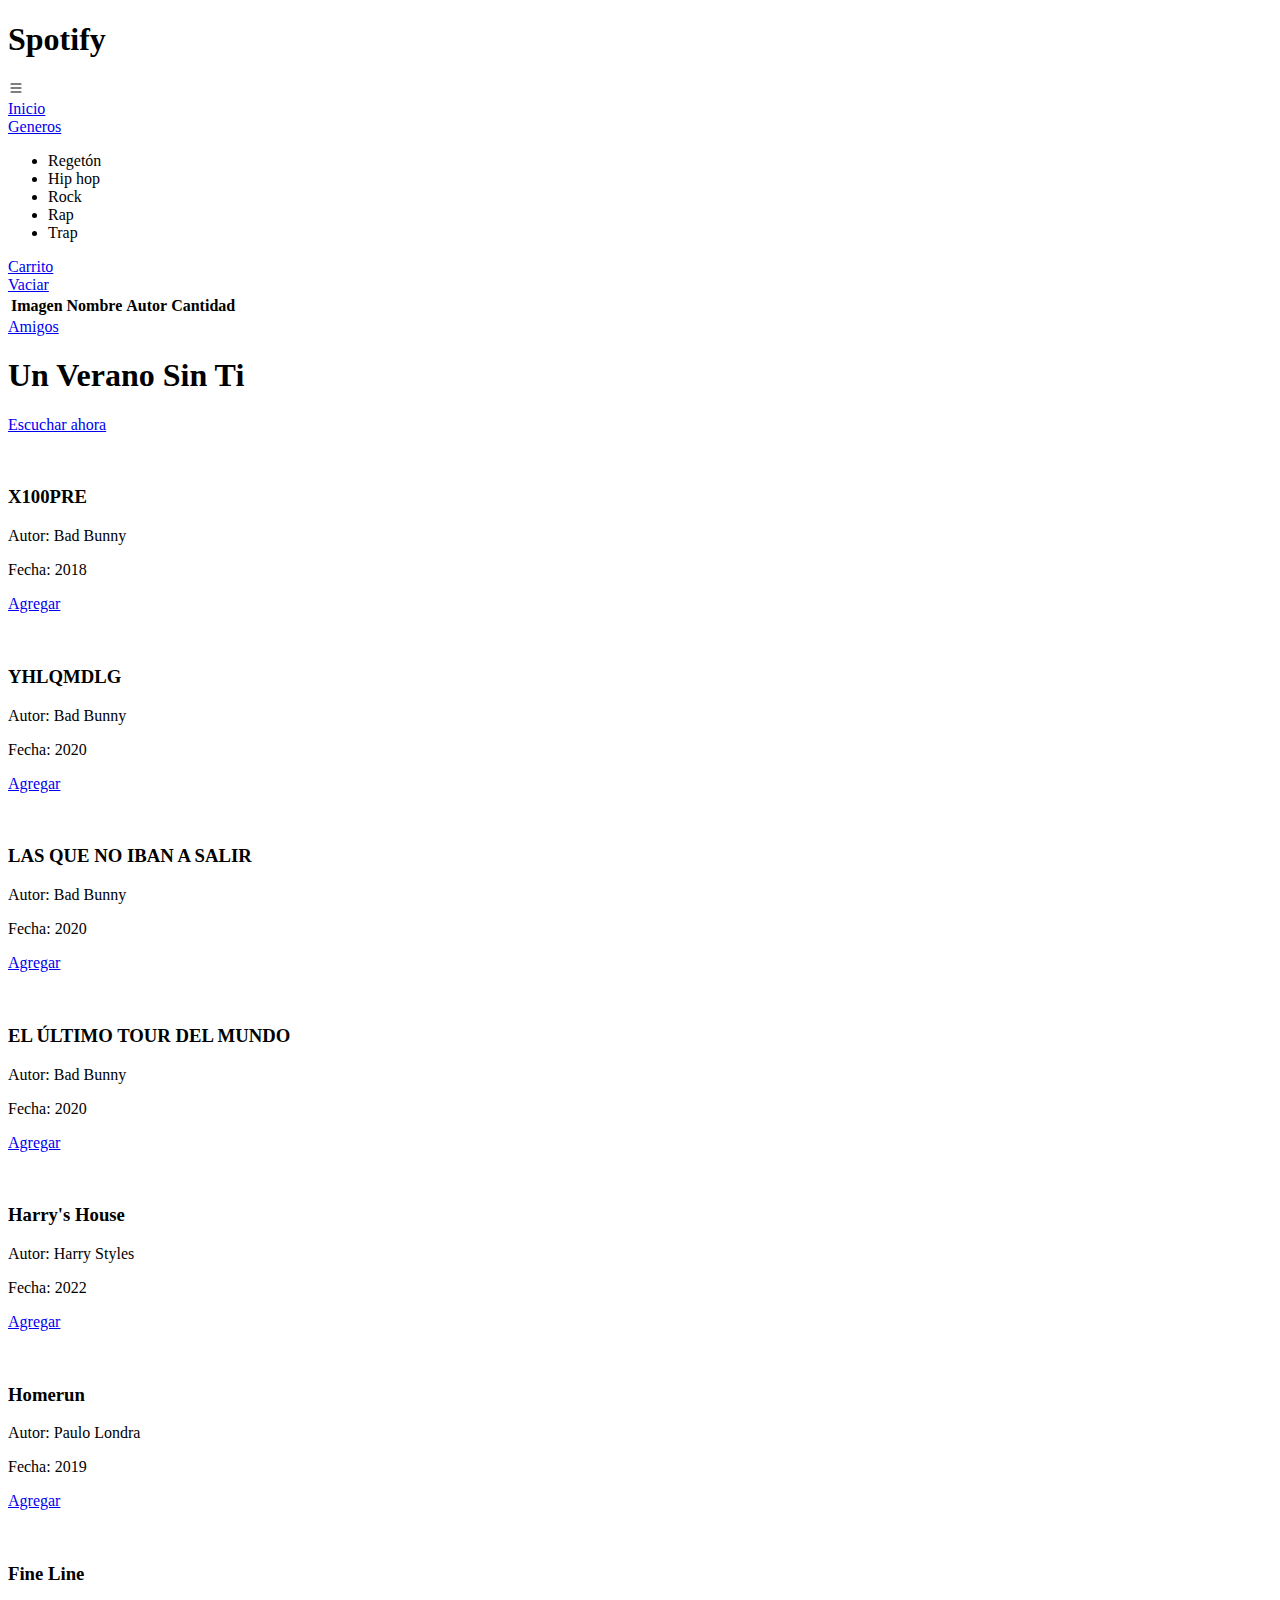
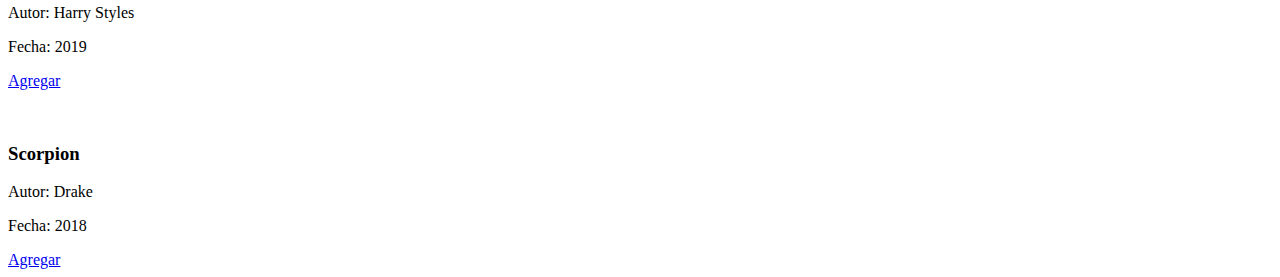
==== HTML/index.html @ 95919bd1 "Primera vesión" ====
<!DOCTYPE html>
<html lang="en">
<head>
    <meta charset="UTF-8">
    <meta http-equiv="X-UA-Compatible" content="IE=edge">
    <meta name="viewport" content="width=device-width, initial-scale=1.0">
    <link rel="stylesheet" href="/Spotify/CSS/estilos.css">
    <title>Spotify</title>
</head>
<body>
    <header class="header">
        <nav class="nav" id="nav">
            <div class="nav__container">
                <h1 class="nav__titulo">Spotify</h1>   
                <svg xmlns="http://www.w3.org/2000/svg" width="16" height="16" fill="currentColor" class="menu_button bi bi-list" viewBox="0 0 16 16">
                    <path fill-rule="evenodd" d="M2.5 12a.5.5 0 0 1 .5-.5h10a.5.5 0 0 1 0 1H3a.5.5 0 0 1-.5-.5zm0-4a.5.5 0 0 1 .5-.5h10a.5.5 0 0 1 0 1H3a.5.5 0 0 1-.5-.5zm0-4a.5.5 0 0 1 .5-.5h10a.5.5 0 0 1 0 1H3a.5.5 0 0 1-.5-.5z"/>
                  </svg> 
                <div class="nav__links">
                    <a href="#" class="nav__link">Inicio</a>

                    <div class="nav__link nav__link--generos">
                        <a href="#" class="nav__link">Generos</a>
                        <ul class="nav__link--listaGeneros">
                            <li class="nav__gen">Regetón</li>
                            <li class="nav__gen">Hip hop</li>
                            <li class="nav__gen">Rock</li>
                            <li class="nav__gen">Rap</li>
                            <li class="nav__gen">Trap</li>
                        </ul> 
                    </div>
                    
                    <div class="nav__link nav__link--carrito">
                        <a href="#" class="nav__link link_carrito">Carrito</a>

                        <div class="nav__link--listaCarrito">

                            <a href="#" class="nav__vaciar">Vaciar</a>

                            <table class="nav__tablaCarrito">                            
                                <thead>
                                    <tr>
                                        <th>Imagen</th>
                                        <th>Nombre</th>
                                        <th>Autor</th>
                                        <th>Cantidad</th>
                                        <th></th>
                                    </tr>
                                </thead>
                            <tbody></tbody>
                            </table> 

                        </div>
                                               
                    </div>

                    <a href="#" class="nav__link">Amigos</a>
                </div>
            </div>
            
        </nav>
        
    </header>
    <div class="hero">
            <div class="hero__info">
                <h1 class="hero__titulo">Un Verano Sin Ti</h1>
                <a href="https://www.youtube.com/watch?v=gG2bqgt_6po&ab_channel=STAC10N" class="hero__mensaje" target="_blank">Escuchar ahora</a>
            </div>
    </div>
    <main class="main">
        <section class="card">
            <div class="card__container">
                <div class="card__item">
                    <figure class="card__picture">
                        <img src="/Spotify/imagenes/x100PRE.jpg" class="card__img" alt="">
                    </figure>
                    <div class="card__info">
                        <h3 class="card__titulo-album">X100PRE</h3>
                        <p class="card__autor">Autor: Bad Bunny</p>
                        <p class="card__fecha">Fecha: 2018</p>
                        <a href="#" class="card__button" data-id="1">Agregar</a>
                    </div>
                    
                </div>

                <div class="card__item">
                    <figure class="card__picture">
                        <img src="/Spotify/imagenes/YHLQMDLG.jpg" class="card__img" alt="">
                    </figure>
                    <div class="card__info">
                        <h3 class="card__titulo-album">YHLQMDLG</h3>
                        <p class="card__autor">Autor: Bad Bunny</p>
                        <p class="card__fecha">Fecha: 2020</p>
                        <a href="#" class="card__button" data-id="2">Agregar</a>
                    </div>
                    
                </div>

                <div class="card__item">
                    <figure class="card__picture">
                        <img src="/Spotify/imagenes/LasQueNoIbanASalir.jpg" class="card__img" alt="">
                    </figure>
                    <div class="card__info">
                        <h3 class="card__titulo-album">LAS QUE NO IBAN A SALIR</h3>
                        <p class="card__autor">Autor: Bad Bunny</p>
                        <p class="card__fecha">Fecha: 2020</p>
                        <a href="#" class="card__button" data-id="3">Agregar</a>
                    </div>
                    
                </div>

                <div class="card__item">
                    <figure class="card__picture">
                        <img src="/Spotify/imagenes/ElUltimoTourDelMundo.jpg" class="card__img" alt="">
                    </figure>
                    <div class="card__info">
                        <h3 class="card__titulo-album">EL ÚLTIMO TOUR DEL MUNDO</h3>
                        <p class="card__autor">Autor: Bad Bunny</p>
                        <p class="card__fecha">Fecha: 2020</p>
                        <a href="#" class="card__button" data-id="4">Agregar</a>
                    </div>
                    
                </div>

                
                <div class="card__item">
                    <figure class="card__picture">
                        <img src="/Spotify/imagenes/Harry's House.jpg" class="card__img" alt="">
                    </figure>
                    <div class="card__info">
                        <h3 class="card__titulo-album">Harry's House</h3>
                        <p class="card__autor">Autor: Harry Styles</p>
                        <p class="card__fecha">Fecha: 2022</p>
                        <a href="#" class="card__button" data-id="5">Agregar</a>
                    </div>
                    
                </div>

                <div class="card__item">
                    <figure class="card__picture">
                        <img src="/Spotify/imagenes/Homerun.jpg" class="card__img" alt="">
                    </figure>
                    <div class="card__info">
                        <h3 class="card__titulo-album">Homerun</h3>
                        <p class="card__autor">Autor: Paulo Londra</p>
                        <p class="card__fecha">Fecha: 2019</p>
                        <a href="#" class="card__button" data-id="6">Agregar</a>
                    </div>
                    
                </div>

                <div class="card__item">
                    <figure class="card__picture">
                        <img src="/Spotify/imagenes/Fine Line.jpg" class="card__img" alt="">
                    </figure>
                    <div class="card__info">
                        <h3 class="card__titulo-album">Fine Line</h3>
                        <p class="card__autor">Autor: Harry Styles</p>
                        <p class="card__fecha">Fecha: 2019</p>
                        <a href="#" class="card__button" data-id="7">Agregar</a>
                    </div>
                    
                </div>

                <div class="card__item">
                    <figure class="card__picture">
                        <img src="/Spotify/imagenes/Scorpion.jpg" class="card__img" alt="">
                    </figure>
                    <div class="card__info">
                        <h3 class="card__titulo-album">Scorpion</h3>
                        <p class="card__autor">Autor: Drake</p>
                        <p class="card__fecha">Fecha: 2018</p>
                        <a href="#" class="card__button" data-id="8">Agregar</a>
                    </div>
                    
                </div>
            </div>
        </section>
    </main>
    <script src="/Spotify/JavaScript/carrito.js"></script>
    <script src="/Spotify/JavaScript/menu.js"></script>
</body>
</html>
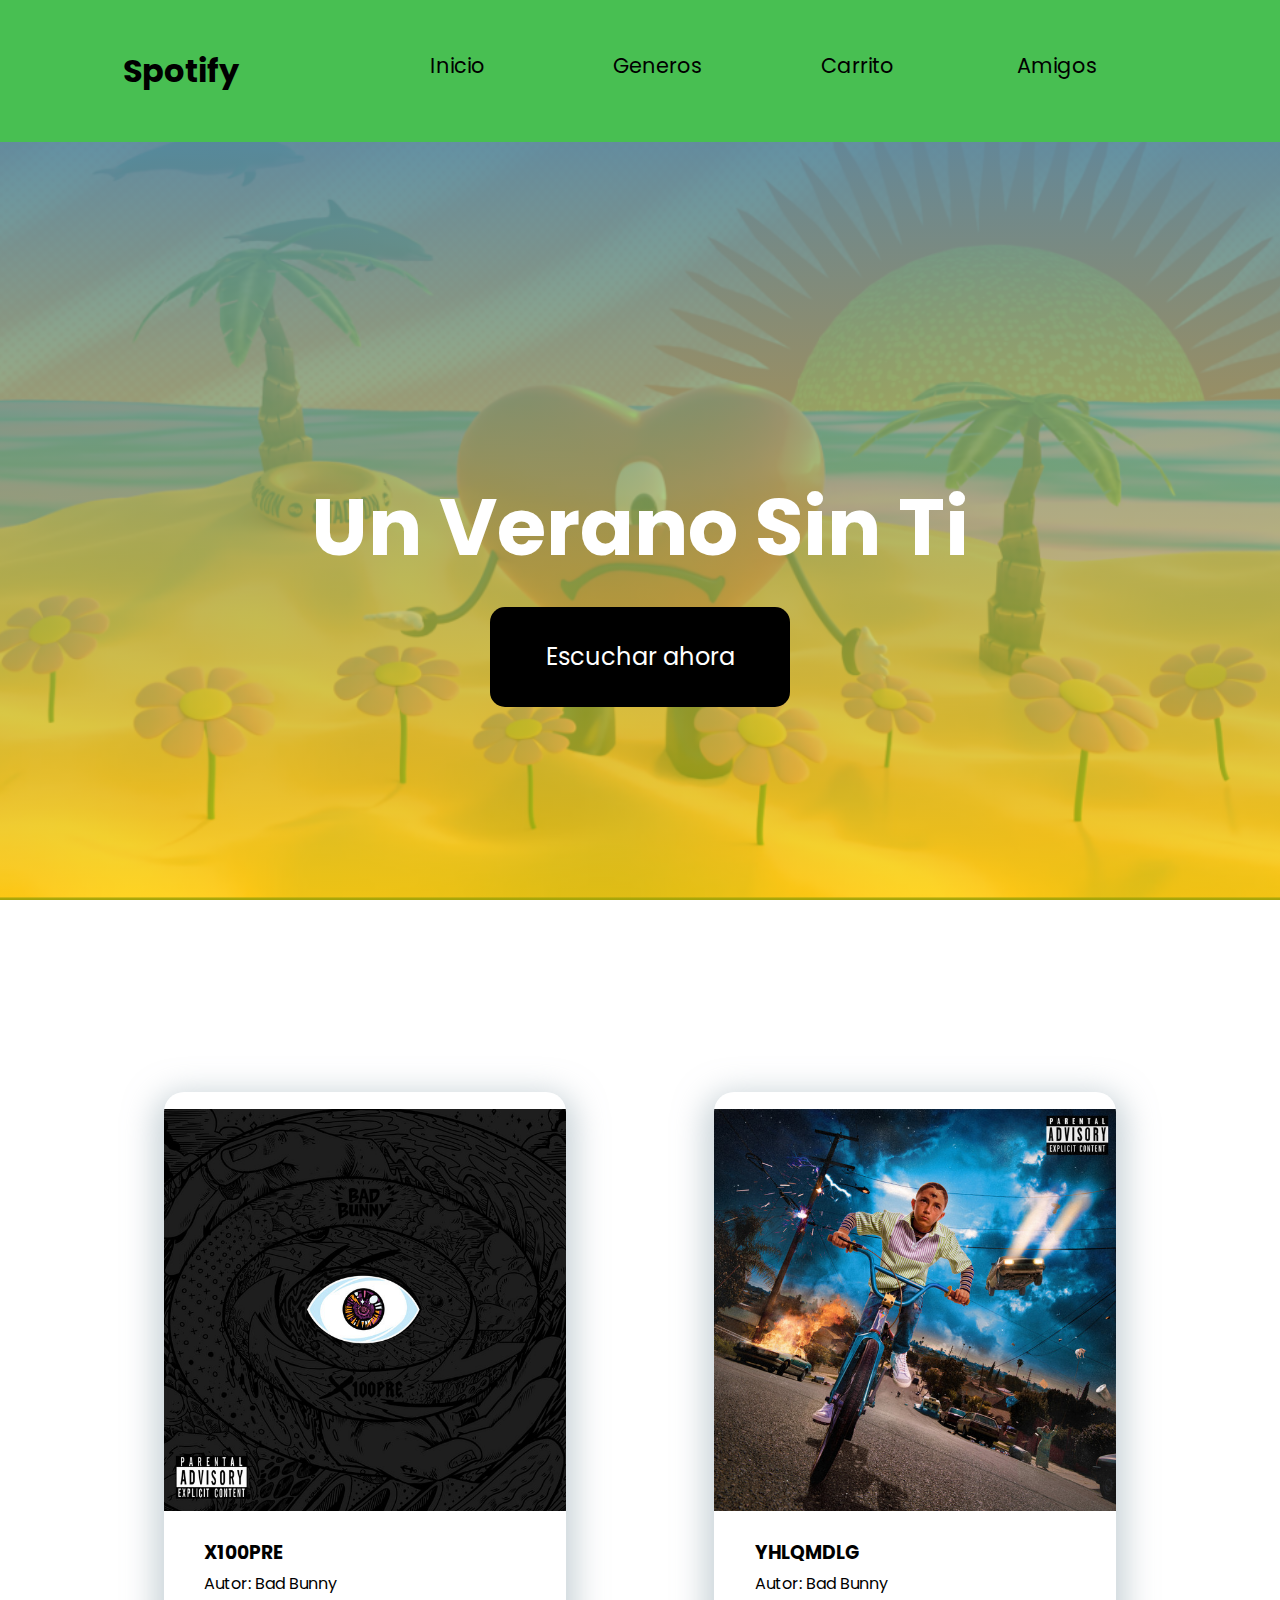
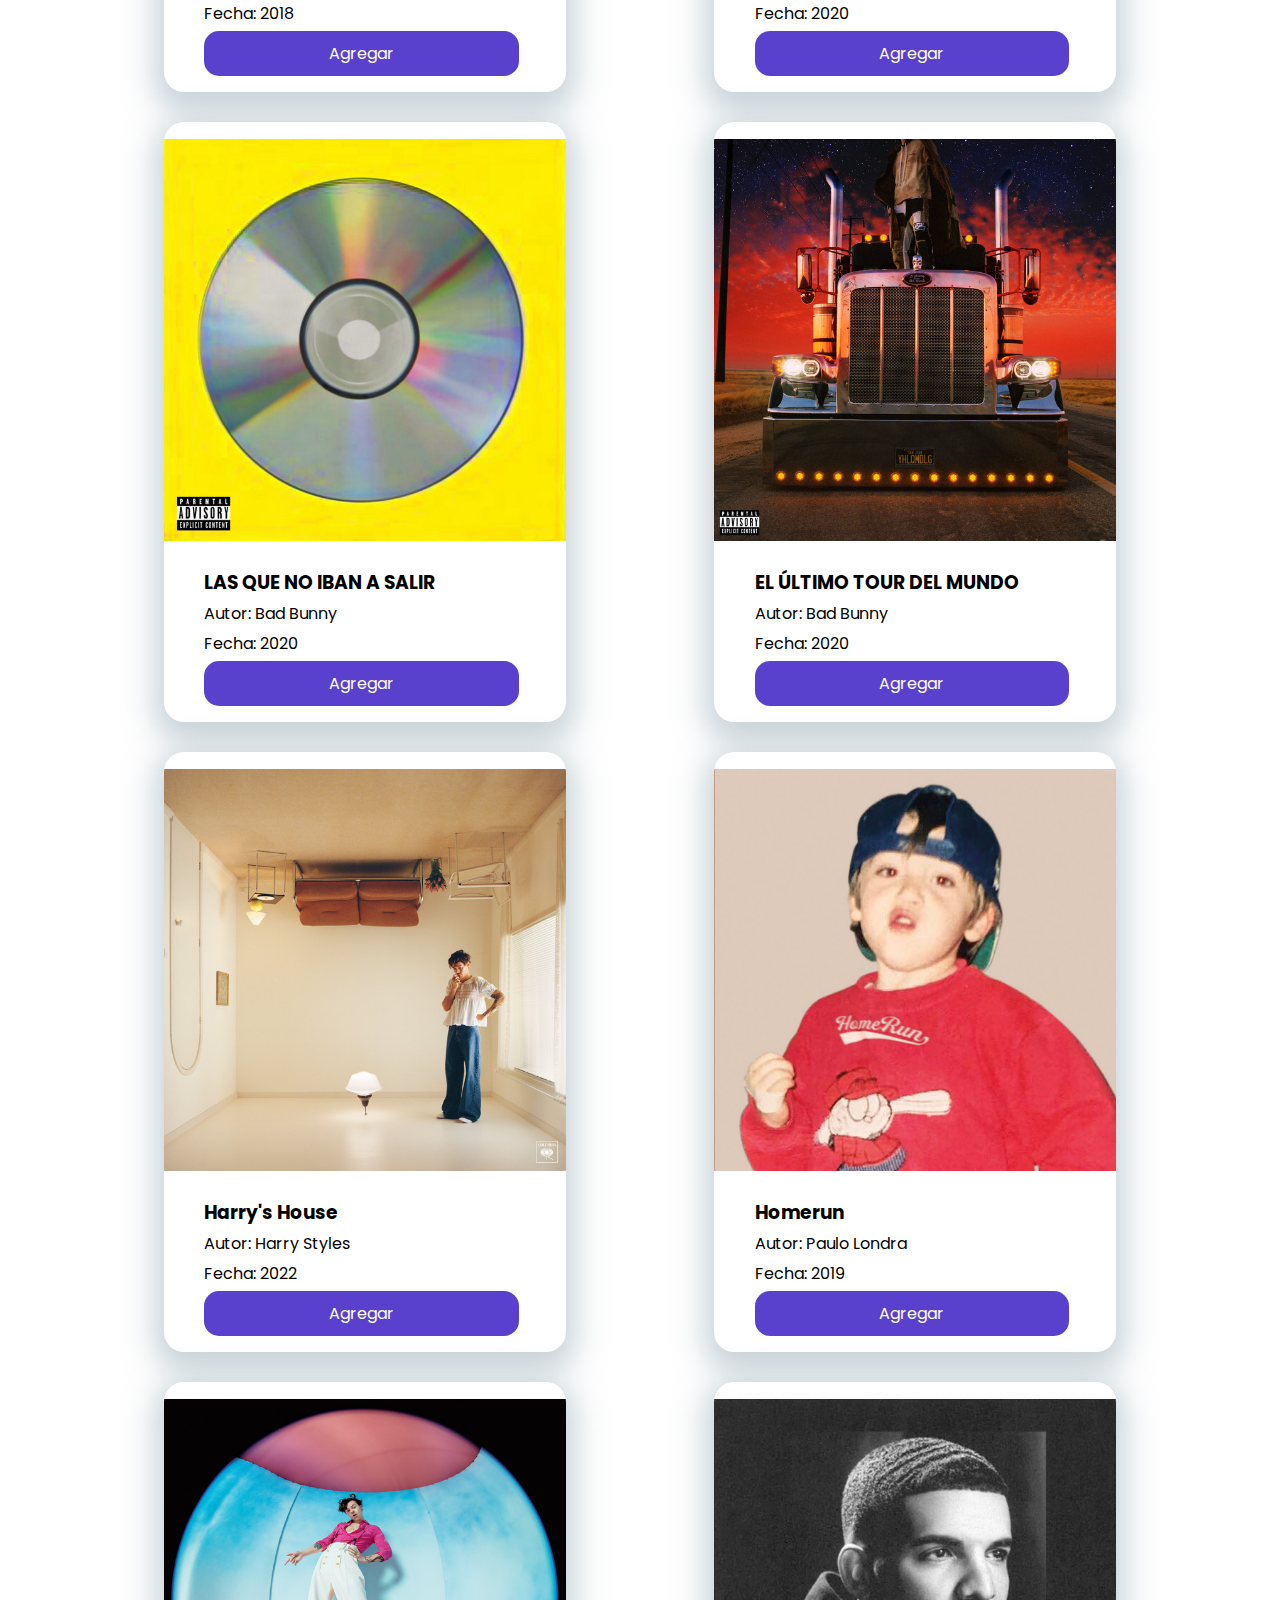
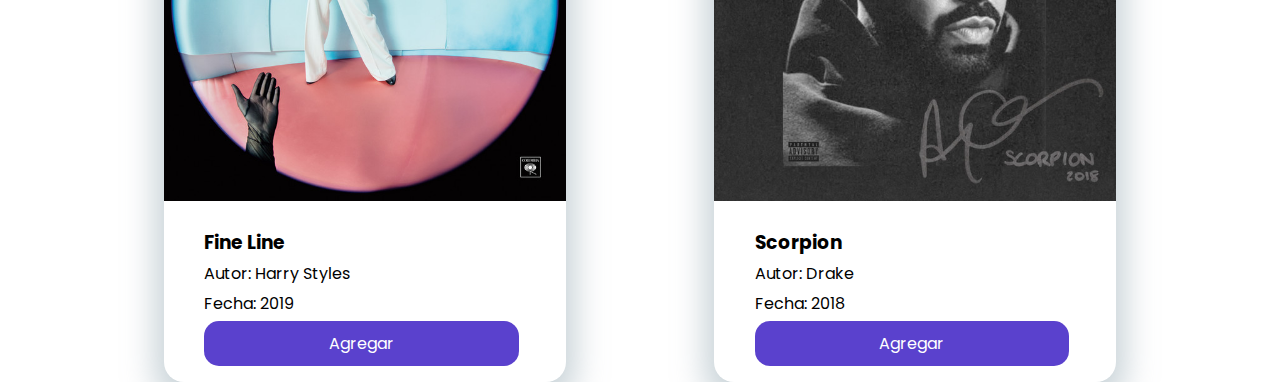
==== commit 52166b73: "Se cambiaron las rutas de los enlaces" ====
--- a/HTML/index.html
+++ b/HTML/index.html
@@ -4,7 +4,7 @@
     <meta charset="UTF-8">
     <meta http-equiv="X-UA-Compatible" content="IE=edge">
     <meta name="viewport" content="width=device-width, initial-scale=1.0">
-    <link rel="stylesheet" href="/Spotify/CSS/estilos.css">
+    <link rel="stylesheet" href="/CSS/estilos.css">
     <title>Spotify</title>
 </head>
 <body>
@@ -71,7 +71,7 @@
             <div class="card__container">
                 <div class="card__item">
                     <figure class="card__picture">
-                        <img src="/Spotify/imagenes/x100PRE.jpg" class="card__img" alt="">
+                        <img src="/imagenes/x100PRE.jpg" class="card__img" alt="">
                     </figure>
                     <div class="card__info">
                         <h3 class="card__titulo-album">X100PRE</h3>
@@ -84,7 +84,7 @@
 
                 <div class="card__item">
                     <figure class="card__picture">
-                        <img src="/Spotify/imagenes/YHLQMDLG.jpg" class="card__img" alt="">
+                        <img src="/imagenes/YHLQMDLG.jpg" class="card__img" alt="">
                     </figure>
                     <div class="card__info">
                         <h3 class="card__titulo-album">YHLQMDLG</h3>
@@ -97,7 +97,7 @@
 
                 <div class="card__item">
                     <figure class="card__picture">
-                        <img src="/Spotify/imagenes/LasQueNoIbanASalir.jpg" class="card__img" alt="">
+                        <img src="/imagenes/LasQueNoIbanASalir.jpg" class="card__img" alt="">
                     </figure>
                     <div class="card__info">
                         <h3 class="card__titulo-album">LAS QUE NO IBAN A SALIR</h3>
@@ -110,7 +110,7 @@
 
                 <div class="card__item">
                     <figure class="card__picture">
-                        <img src="/Spotify/imagenes/ElUltimoTourDelMundo.jpg" class="card__img" alt="">
+                        <img src="/imagenes/ElUltimoTourDelMundo.jpg" class="card__img" alt="">
                     </figure>
                     <div class="card__info">
                         <h3 class="card__titulo-album">EL ÚLTIMO TOUR DEL MUNDO</h3>
@@ -124,7 +124,7 @@
                 
                 <div class="card__item">
                     <figure class="card__picture">
-                        <img src="/Spotify/imagenes/Harry's House.jpg" class="card__img" alt="">
+                        <img src="/imagenes/Harry's House.jpg" class="card__img" alt="">
                     </figure>
                     <div class="card__info">
                         <h3 class="card__titulo-album">Harry's House</h3>
@@ -137,7 +137,7 @@
 
                 <div class="card__item">
                     <figure class="card__picture">
-                        <img src="/Spotify/imagenes/Homerun.jpg" class="card__img" alt="">
+                        <img src="/imagenes/Homerun.jpg" class="card__img" alt="">
                     </figure>
                     <div class="card__info">
                         <h3 class="card__titulo-album">Homerun</h3>
@@ -150,7 +150,7 @@
 
                 <div class="card__item">
                     <figure class="card__picture">
-                        <img src="/Spotify/imagenes/Fine Line.jpg" class="card__img" alt="">
+                        <img src="/imagenes/Fine Line.jpg" class="card__img" alt="">
                     </figure>
                     <div class="card__info">
                         <h3 class="card__titulo-album">Fine Line</h3>
@@ -163,7 +163,7 @@
 
                 <div class="card__item">
                     <figure class="card__picture">
-                        <img src="/Spotify/imagenes/Scorpion.jpg" class="card__img" alt="">
+                        <img src="/imagenes/Scorpion.jpg" class="card__img" alt="">
                     </figure>
                     <div class="card__info">
                         <h3 class="card__titulo-album">Scorpion</h3>
@@ -176,7 +176,7 @@
             </div>
         </section>
     </main>
-    <script src="/Spotify/JavaScript/carrito.js"></script>
-    <script src="/Spotify/JavaScript/menu.js"></script>
+    <script src="/JavaScript/carrito.js"></script>
+    <script src="/JavaScript/menu.js"></script>
 </body>
 </html>--- a/CSS/estilos.css
+++ b/CSS/estilos.css
@@ -0,0 +1,323 @@
+@import url('https://fonts.googleapis.com/css2?family=Inter:wght@300;400;500;700&family=Poppins:wght@100;200;300;400;500;700&display=swap');
+*{
+    margin: 0;
+    padding: 0;
+    box-sizing: border-box;
+}
+
+body{
+    font-family: 'Poppins', sans-serif;
+}
+
+.nav{
+    display: flex;
+    width: 100%;
+    height: 142px;
+    background: rgb(72, 191, 82);
+}
+
+.nav__container{
+    display: flex;
+    width: 90%;
+    height: 100%;
+    justify-content: space-around;
+    align-items: center;
+    margin: 0 auto;   
+}
+
+.nav__links{
+    display: flex;
+    height: 100%; 
+    flex-wrap: wrap;  
+}
+
+.nav__link{
+    height: 100%;
+    width: 200px;
+    text-decoration: none;
+    text-align: center;
+    align-items: center;
+    font-size: 1.3rem;
+    padding: 30px 0px;
+    line-height: 72px;
+    color: black;
+}
+
+.nav__link--generos{
+    width: 200px;
+    padding: 30px 0;
+}
+
+.nav__link--listaCarrito{
+    position: relative;
+    display: none;
+    font-size: 1rem;
+    width: 650px;
+    right: 250px;
+    top: 30px;
+    background: #fff;
+    color: black;
+    flex-direction: column;
+    border-radius: 10px;
+}
+
+.nav__tablaCarrito{
+    border-top: 1px solid black;
+    width: 90%;
+    margin: 0 auto;
+    border-collapse: collapse;
+}
+
+.carrito-row:hover{
+    cursor: pointer;
+}
+
+.nav__link--carrito:hover .nav__link--listaCarrito{
+    display: flex;
+    flex-direction: column;
+    opacity: 1;
+}
+
+.nav__link--listaGeneros{
+    position: relative;
+    display: none;
+    width: 200px;
+    background: steelblue;
+    flex-direction: column;
+    top: 40px;
+}
+
+.nav__link--generos:hover .nav__link--listaGeneros{
+    display: flex;
+    flex-direction: column;
+}
+
+.nav__gen{
+    display:flex;
+    padding: 10px 0;
+    justify-content: center;
+}
+
+.nav__gen:hover{   
+    cursor: pointer;
+    background: rgb(149, 156, 169);
+    transition: all .2s;
+}
+
+.nav__vaciar:hover, .nav__link:hover{
+    background: rgb(140, 143, 174);
+    color: #fff;
+}
+
+.nav__vaciar{
+    display: inline-block;
+    width: 60%;
+    text-decoration: none;
+    background-color: black;
+    color: #fff;
+    border-radius: 10px;
+    margin: 15px auto;
+    padding: 1px 0;
+    text-align: center;
+}
+
+.img_carrito{
+    border-radius: 15px;
+}
+
+.borrar-album{
+    background: red;
+    border-radius: 50%;
+    color: #fff;
+    text-decoration: none;
+    padding: 3.5px 10px;
+}
+
+.nav__titulo{
+    font-size: 2rem;
+}
+
+.hero{
+    width: 100%;
+    height: 100vh;
+    background-repeat: no-repeat;
+    background-size: cover;
+    background-position: center;
+    background-attachment: fixed;
+    background-image: linear-gradient(rgb(70, 131, 180), rgba(255, 255, 0, 0.606)) , url(/imagenes/banner2.png);
+    padding: 0.1px;   
+}
+
+.hero__info{
+    margin-top: calc(50vh - 115px); 
+}
+
+.hero__titulo{
+    margin: 0 auto;
+    text-align: center;
+    font-size: 5rem;
+    color: #fff;
+    line-height: 100px;
+    border-radius: 15px;
+    width: 70%;
+}
+
+.hero__mensaje{
+    display: block;
+    margin: 0 auto;
+    text-align: center;
+    text-decoration: none;
+    font-size: 1.5rem;
+    background: black;
+    color: #fff;
+    width: 300px;
+    height: 100px;
+    line-height: 100px;
+    border-radius: 15px;
+    margin-top: 30px; 
+}
+
+.main{
+    width: 100%;
+}
+
+.card{
+    width: 93%;
+    margin: 0 auto;
+    padding: 0.1px;
+}
+
+.card__container{
+    display: flex;
+    justify-content: space-between;
+    align-content: space-between;
+    flex-wrap: wrap;
+    gap: 30px;
+    margin-top: 50px;
+}
+
+.card__item{
+    height: 600px;
+    background-color: #fff;
+    border-radius: 20px;
+    align-content: center;
+    overflow: hidden;
+    box-shadow: 0 10px 30px 10px rgba(150,170,180,0.5);
+}
+
+.card__img{
+    height: 100%;
+    width: 100%;
+}
+
+.card__picture{
+    height: 67%;
+}
+
+.card__info{
+    height: 23%;
+    display: flex;
+    margin-top: 27px;
+    flex-direction: column;
+    justify-content: space-between;
+    margin-left: 10%;
+}
+
+.card__button{
+    background: rgb(90, 65, 205);
+    text-align: center;
+    padding: 10px 10px;
+    margin-right: 47px;
+    color: white;
+    text-decoration: none;
+    border-radius: 15px;
+}
+
+.card__item:hover{
+     /* transition: property | duration | timing-function | delay */ 
+    transition: transform 0.2s linear 0s;
+    transform: translateY(-4%);
+    cursor: pointer;
+}
+
+.menu_button{
+    display: none;
+}
+
+.card__button:hover{
+    background: rgb(150, 138, 206);
+}
+
+
+@media screen and (max-width: 1377px){
+    .card__container{
+        justify-content: space-evenly;
+    }
+}
+
+@media screen and (max-width: 1017px){
+
+
+        .nav__container{
+            flex-wrap: wrap;
+            margin-top: 2em;
+            align-items: flex-start;
+            width: 100%;
+        }
+
+        .nav__links{
+            height: 0vh;
+            overflow: hidden;
+            top: 10px;
+            width: 100%;
+            flex-direction: column;
+            text-align: center;
+            margin-top: 2.5em;
+            transition: all 0.8s ease;   
+        }
+
+        .nav__links_activo{
+            display: block;
+            height: 40vh;
+        }
+
+        .menu_button{
+            display: block;
+            width: 3em;
+            height: 40%;
+            cursor: pointer;
+        }
+
+        .nav__link{
+            display: block;
+            width: 100%;
+            color: #fff;
+            height: 4em;
+            line-height: 4em;
+            margin: 0;
+            padding: 0;
+            background: black;
+        }
+
+        .nav__link--generos:hover .nav__link--listaGeneros{
+            width: 100%;
+            height: 100%;
+            top: -25px;
+        }
+
+        .nav__link--carrito:hover .nav__link--listaCarrito{
+            display: none;
+        }
+        
+        .nav__gen{
+            padding: 0;
+            height: 60px;
+            line-height: 60px;
+            background: steelblue;
+        }
+
+
+        
+}
+
+
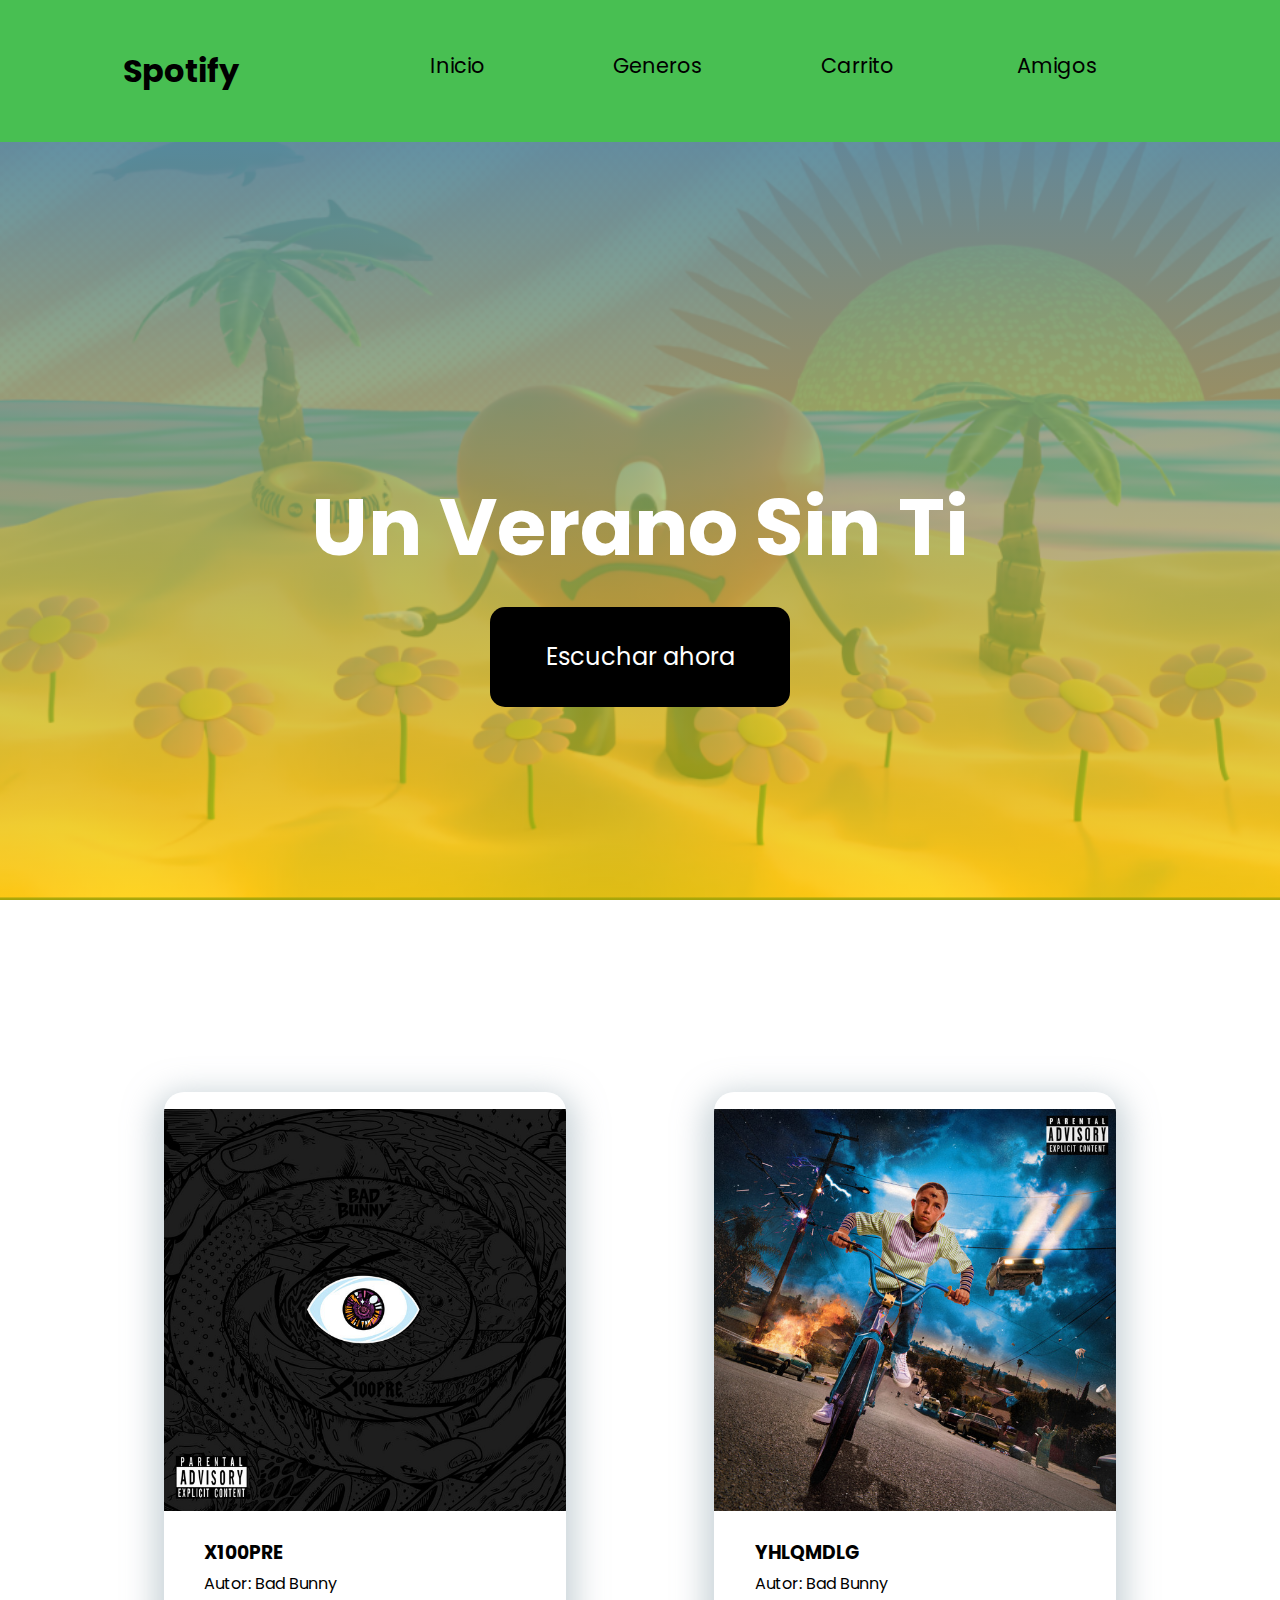
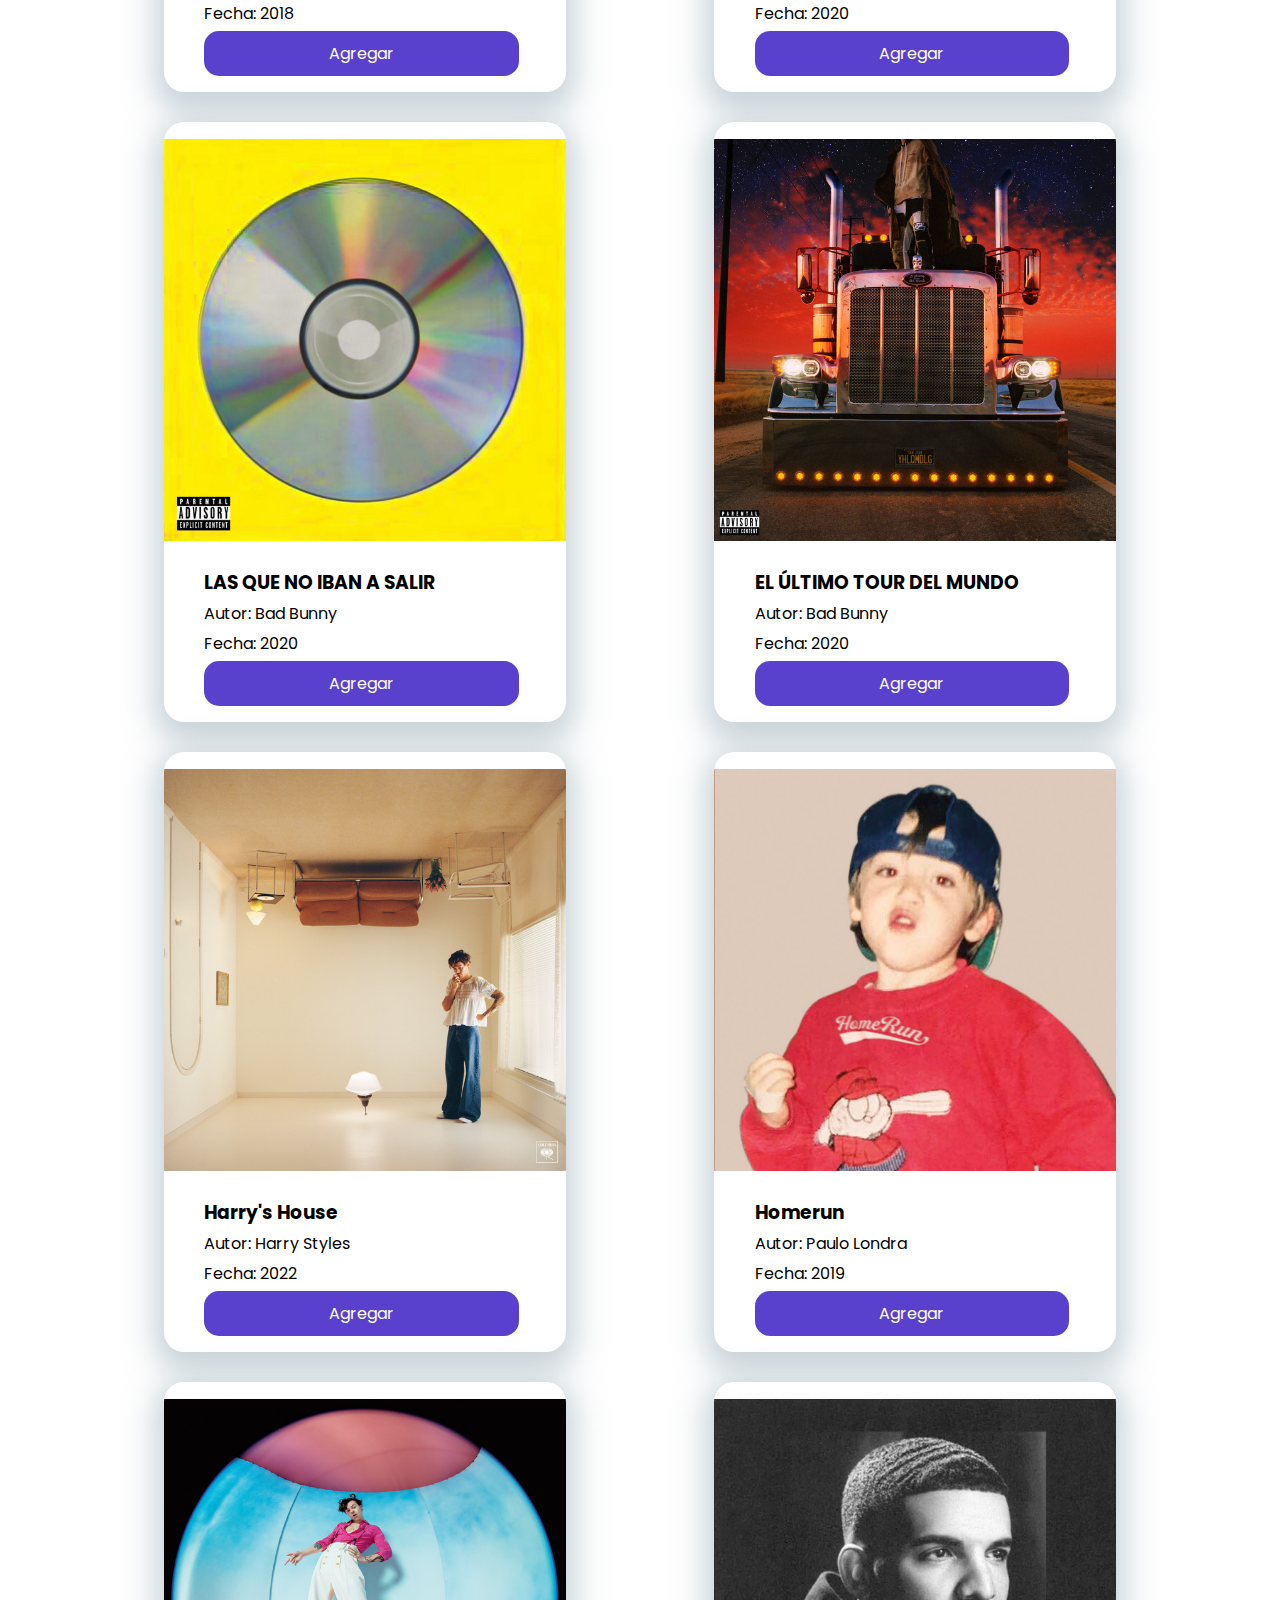
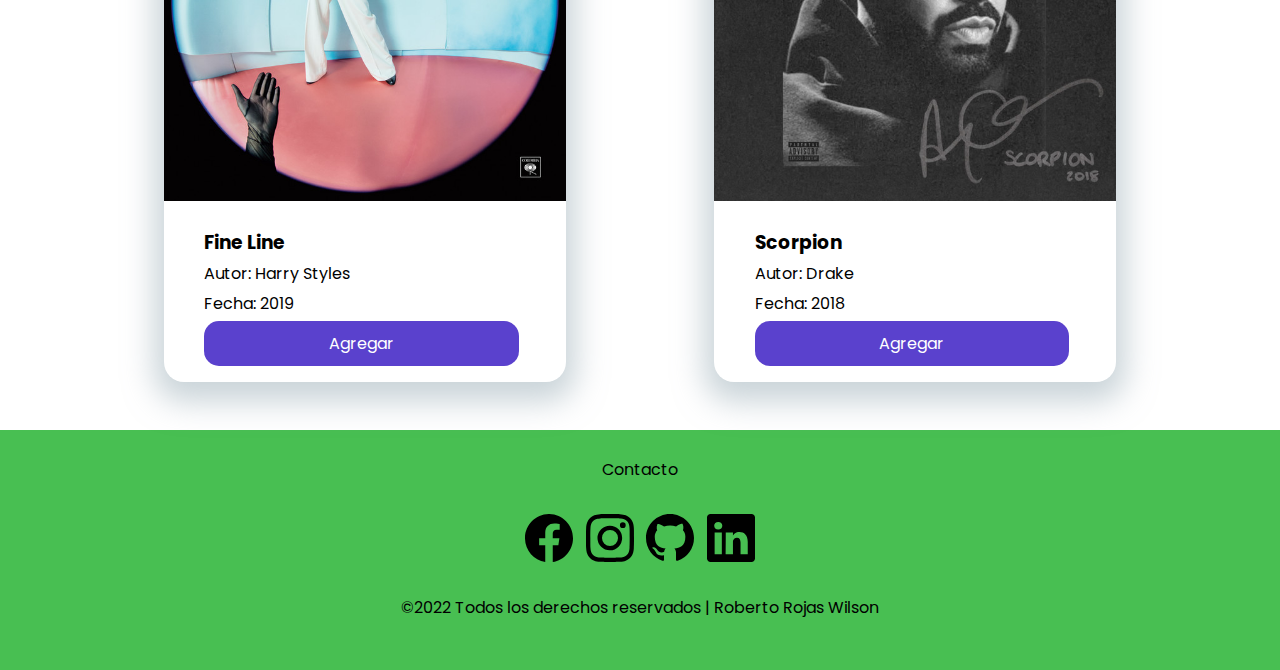
==== commit 380cd244: "Se añadió el footer de la página" ====
--- a/HTML/index.html
+++ b/HTML/index.html
@@ -4,7 +4,7 @@
     <meta charset="UTF-8">
     <meta http-equiv="X-UA-Compatible" content="IE=edge">
     <meta name="viewport" content="width=device-width, initial-scale=1.0">
-    <link rel="stylesheet" href="/CSS/estilos.css">
+    <link rel="stylesheet" href="../CSS/estilos.css">
     <title>Spotify</title>
 </head>
 <body>
@@ -71,7 +71,7 @@
             <div class="card__container">
                 <div class="card__item">
                     <figure class="card__picture">
-                        <img src="/imagenes/x100PRE.jpg" class="card__img" alt="">
+                        <img src="../imagenes/x100PRE.jpg" class="card__img" alt="">
                     </figure>
                     <div class="card__info">
                         <h3 class="card__titulo-album">X100PRE</h3>
@@ -84,7 +84,7 @@
 
                 <div class="card__item">
                     <figure class="card__picture">
-                        <img src="/imagenes/YHLQMDLG.jpg" class="card__img" alt="">
+                        <img src="../imagenes/YHLQMDLG.jpg" class="card__img" alt="">
                     </figure>
                     <div class="card__info">
                         <h3 class="card__titulo-album">YHLQMDLG</h3>
@@ -97,7 +97,7 @@
 
                 <div class="card__item">
                     <figure class="card__picture">
-                        <img src="/imagenes/LasQueNoIbanASalir.jpg" class="card__img" alt="">
+                        <img src="../imagenes/LasQueNoIbanASalir.jpg" class="card__img" alt="">
                     </figure>
                     <div class="card__info">
                         <h3 class="card__titulo-album">LAS QUE NO IBAN A SALIR</h3>
@@ -110,7 +110,7 @@
 
                 <div class="card__item">
                     <figure class="card__picture">
-                        <img src="/imagenes/ElUltimoTourDelMundo.jpg" class="card__img" alt="">
+                        <img src="../imagenes/ElUltimoTourDelMundo.jpg" class="card__img" alt="">
                     </figure>
                     <div class="card__info">
                         <h3 class="card__titulo-album">EL ÚLTIMO TOUR DEL MUNDO</h3>
@@ -124,7 +124,7 @@
                 
                 <div class="card__item">
                     <figure class="card__picture">
-                        <img src="/imagenes/Harry's House.jpg" class="card__img" alt="">
+                        <img src="../imagenes/Harry's House.jpg" class="card__img" alt="">
                     </figure>
                     <div class="card__info">
                         <h3 class="card__titulo-album">Harry's House</h3>
@@ -137,7 +137,7 @@
 
                 <div class="card__item">
                     <figure class="card__picture">
-                        <img src="/imagenes/Homerun.jpg" class="card__img" alt="">
+                        <img src="../imagenes/Homerun.jpg" class="card__img" alt="">
                     </figure>
                     <div class="card__info">
                         <h3 class="card__titulo-album">Homerun</h3>
@@ -150,7 +150,7 @@
 
                 <div class="card__item">
                     <figure class="card__picture">
-                        <img src="/imagenes/Fine Line.jpg" class="card__img" alt="">
+                        <img src="../imagenes/Fine Line.jpg" class="card__img" alt="">
                     </figure>
                     <div class="card__info">
                         <h3 class="card__titulo-album">Fine Line</h3>
@@ -163,7 +163,7 @@
 
                 <div class="card__item">
                     <figure class="card__picture">
-                        <img src="/imagenes/Scorpion.jpg" class="card__img" alt="">
+                        <img src="../imagenes/Scorpion.jpg" class="card__img" alt="">
                     </figure>
                     <div class="card__info">
                         <h3 class="card__titulo-album">Scorpion</h3>
@@ -176,7 +176,43 @@
             </div>
         </section>
     </main>
-    <script src="/JavaScript/carrito.js"></script>
-    <script src="/JavaScript/menu.js"></script>
+
+    <footer class="footer">
+        <div class="footer__container">
+            <div class="footer__contacto_container">
+                <p class="footer__parrafo">Contacto</p>
+                <div class="footer__logos_container">
+                    <div class="footer__link_container footer__facebook_container">
+                        <a href="https://www.facebook.com/robertorj.wilson/" target="_blank" class="link_facebook">
+                            <img src="../Assets/facebook.svg" alt="" class="footer__img">
+                        </a>                       
+                    </div>
+
+                    <div class="footer__link_container footer__instagram_container">
+                        <a href="https://www.instagram.com/robertorwilson/" target="_blank" class="link_instagram">
+                            <img src="../Assets/instagram.svg" alt="" class="footer__img">
+                        </a>                       
+                    </div>
+
+                    <div class="footer__link_container footer__github_container">
+                        <a href="https://github.com/roberto-rw" target="_blank" class="link_github">
+                            <img src="../Assets/github.svg" alt="" class="footer__img">
+                        </a>                       
+                    </div>
+
+                    <div class="footer__link_container footer__linkedin_container">
+                        <a href="https://www.linkedin.com/in/roberto-rojas-wilson-aa14961b6/" target="_blank" class="link_linkedin">
+                            <img src="../Assets/linkedin.svg" alt="" class="footer__img">
+                        </a>                       
+                    </div>
+                </div>
+            </div>
+            <p class="footer__parrafo">©2022 Todos los derechos reservados | Roberto Rojas Wilson</p>
+        </div>
+    </footer>
+
+
+    <script src="../JavaScript/carrito.js"></script>
+    <script src="../JavaScript/menu.js"></script>
 </body>
 </html>--- a/CSS/estilos.css
+++ b/CSS/estilos.css
@@ -5,6 +5,10 @@
     box-sizing: border-box;
 }
 
+:root{
+    --main_color: rgb(72, 191, 82);
+}
+
 body{
     font-family: 'Poppins', sans-serif;
 }
@@ -13,7 +17,7 @@
     display: flex;
     width: 100%;
     height: 142px;
-    background: rgb(72, 191, 82);
+    background: var(--main_color);
 }
 
 .nav__container{
@@ -144,7 +148,7 @@
     background-size: cover;
     background-position: center;
     background-attachment: fixed;
-    background-image: linear-gradient(rgb(70, 131, 180), rgba(255, 255, 0, 0.606)) , url(/imagenes/banner2.png);
+    background-image: linear-gradient(rgb(70, 131, 180), rgba(255, 255, 0, 0.606)) , url(../imagenes/banner2.png);
     padding: 0.1px;   
 }
 
@@ -248,6 +252,40 @@
     background: rgb(150, 138, 206);
 }
 
+.footer{
+    background: var(--main_color);
+    margin-top: 3em;
+    height: 15em;
+}
+
+.footer__container{
+    display: flex;
+    margin: 0 auto;
+    width: 90%;
+    height: 90%;
+    flex-direction: column;
+    justify-content: space-evenly;
+    align-items: center;
+}
+
+.footer__parrafo{
+    text-align: center;
+}
+
+.footer__contacto_container{
+    width: 20%;
+}
+
+.footer__logos_container{
+    display: flex;
+    justify-content: space-between;
+    margin-top: 2em;
+    flex-wrap: wrap;
+}
+
+.footer__img{
+    width: 3em;
+}
 
 @media screen and (max-width: 1377px){
     .card__container{
@@ -316,8 +354,10 @@
             background: steelblue;
         }
 
-
-        
-}
-
-
+        .footer{
+            height: 25em;
+        }
+    
+}
+
+
